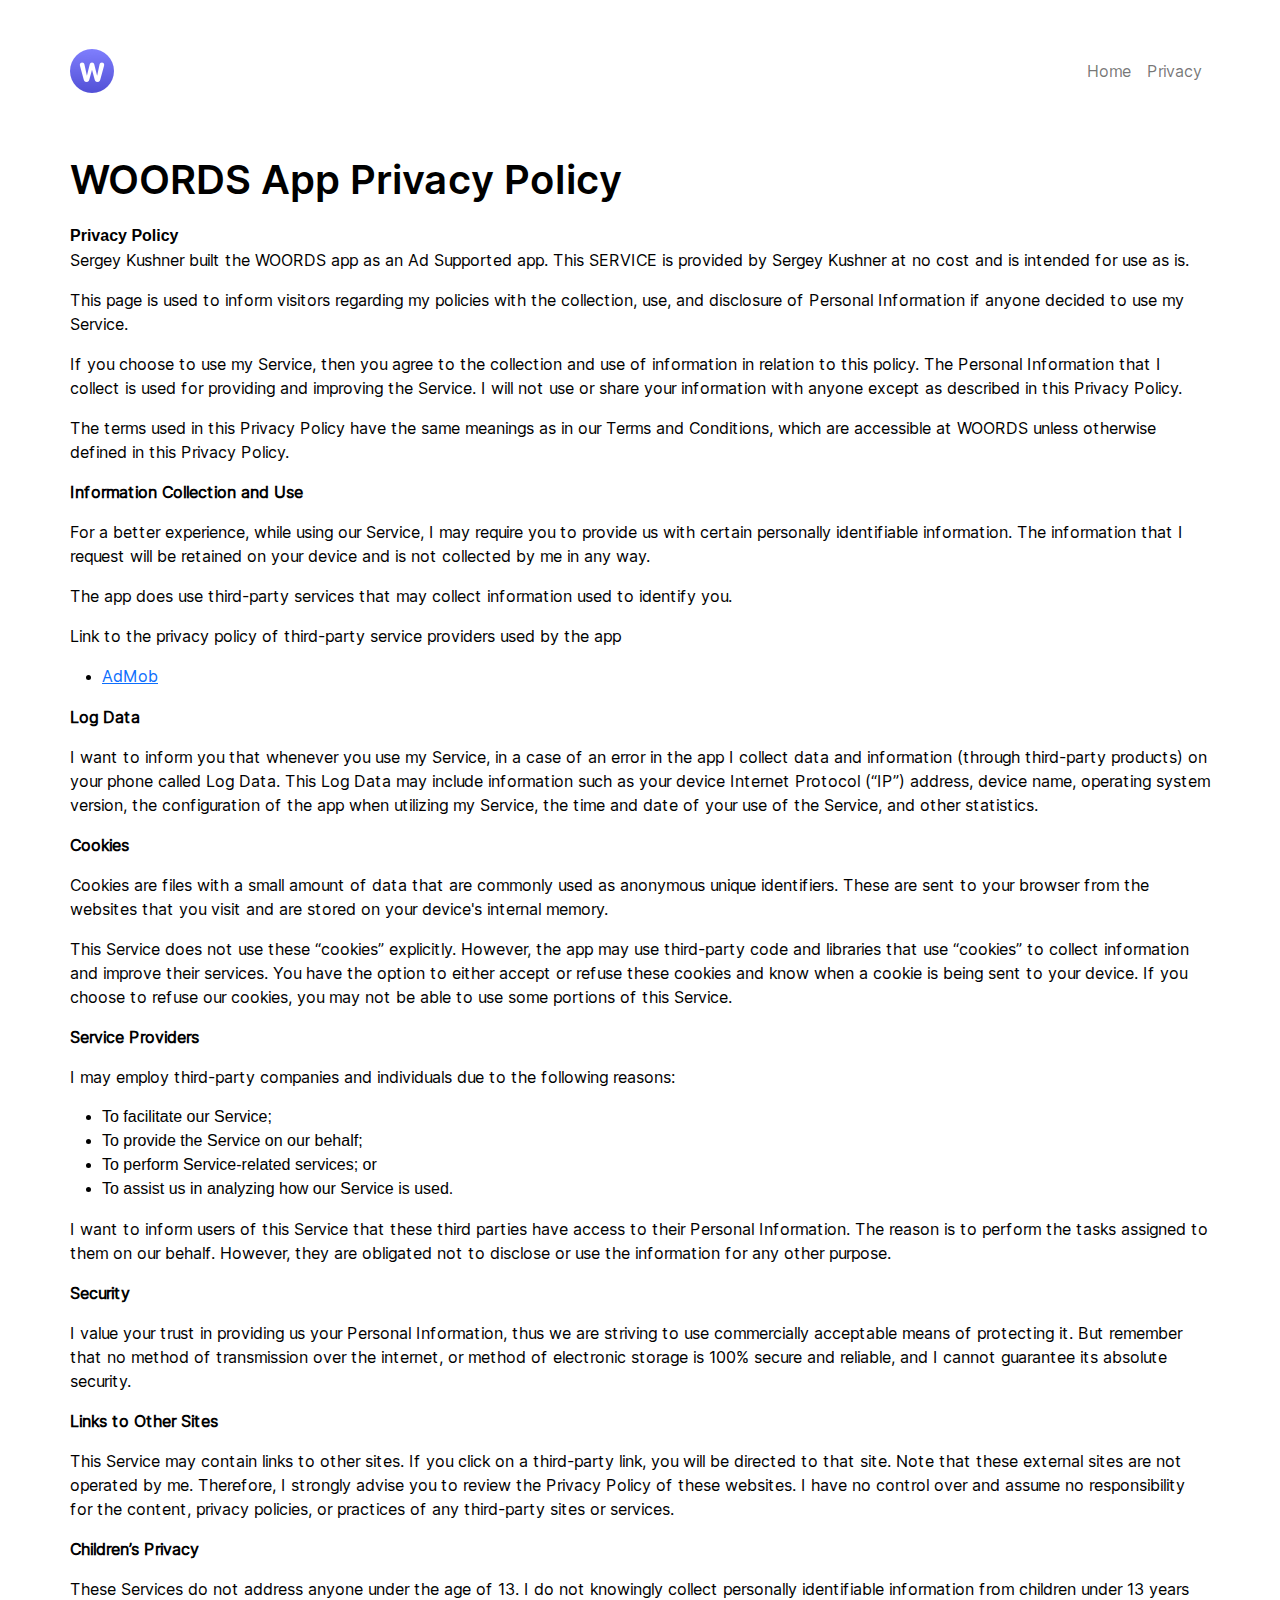
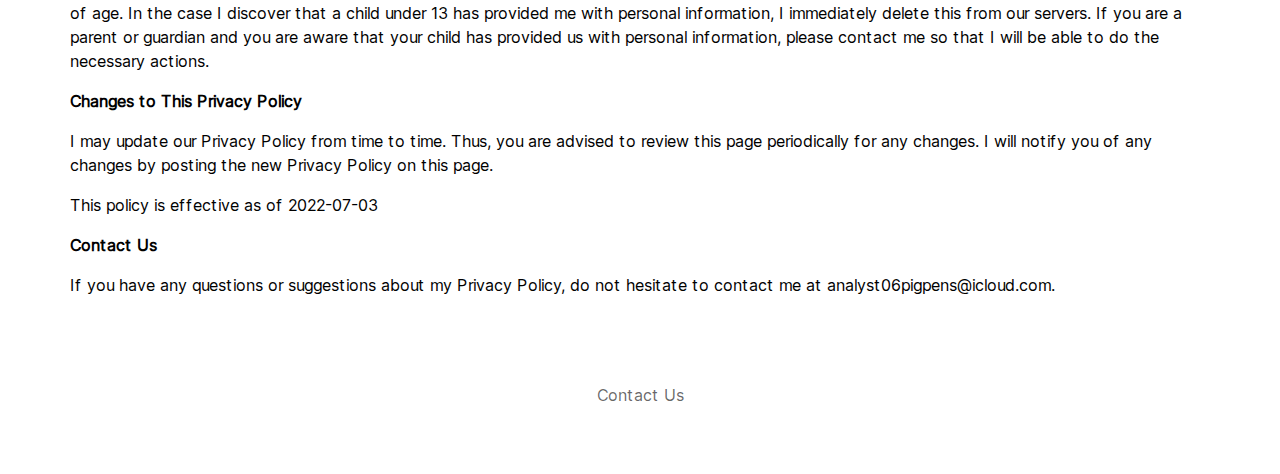
==== privacy.html @ 1b70c44a "•" ====
<!doctype html>
<html>
<head>
    <meta charset="utf-8">
    <meta name="keywords" content="">
    <meta name="description" content="">
    <meta name="viewport" content="width=device-width, initial-scale=1.0, viewport-fit=cover">
	<meta name="robots" content="index, follow">
    <link rel="shortcut icon" type="image/png" href="favicon.png">
    
	<link rel="stylesheet" type="text/css" href="./css/bootstrap.min.css">
	<link rel="stylesheet" type="text/css" href="style.css">
	
    <title>Privacy</title>


    
<!-- Analytics -->
 
<!-- Analytics END -->
    
</head>
<body>
<!-- Main container -->
<div class="page-container">
    
<!-- bloc-0 -->
<div class="bloc l-bloc " id="bloc-0">
	<div class="container bloc-sm">
		<div class="row">
			<div class="col">
				<nav class="navbar navbar-light row navbar-expand-md" role="navigation">
					<div class="container-fluid ">
						<a class="navbar-brand" href="index.html"><img src="img/logo-globalnav.png" alt="logo" /></a>
						<button id="nav-toggle" type="button" class="ui-navbar-toggler navbar-toggler border-0 p-0 ms-auto menu-icon-two-bars" aria-expanded="false" aria-label="Toggle navigation" data-bs-toggle="collapse" data-bs-target=".navbar-49444">
							<span class="navbar-toggler-icon"></span>
						</button>
						<div class="collapse navbar-collapse navbar-49444">
							<ul class="site-navigation nav navbar-nav ms-auto">
								<li class="nav-item">
									<a href="index.html" class="nav-link a-btn">Home</a>
								</li>
								<li class="nav-item">
									<a href="privacy.html" class="a-btn nav-link">Privacy</a>
								</li>
							</ul>
						</div>
					</div>
				</nav>
			</div>
		</div>
	</div>
</div>
<!-- bloc-0 END -->

<!-- bloc-2 -->
<div class="bloc tc-black" id="bloc-2">
	<div class="container bloc-lg bloc-sm-lg">
		<div class="row">
			<div class="col text-center text-md-start">
				<h1 class="mg-md h1-style tc-black">
					WOORDS App Privacy Policy
				</h1>
				<div >
					<meta charset="utf-8">
      <meta name="viewport" content="width=device-width">
      <title>Privacy Policy</title>
      <style> body { font-family: 'Helvetica Neue', Helvetica, Arial, sans-serif; padding:1em; } </style>
    
    
    <strong>Privacy Policy</strong> <p>
                  Sergey Kushner built the WOORDS app as
                  an Ad Supported app. This SERVICE is provided by
                  Sergey Kushner at no cost and is intended for use as
                  is.
                </p> <p>
                  This page is used to inform visitors regarding my
                  policies with the collection, use, and disclosure of Personal
                  Information if anyone decided to use my Service.
                </p> <p>
                  If you choose to use my Service, then you agree to
                  the collection and use of information in relation to this
                  policy. The Personal Information that I collect is
                  used for providing and improving the Service. I will not use or share your information with
                  anyone except as described in this Privacy Policy.
                </p> <p>
                  The terms used in this Privacy Policy have the same meanings
                  as in our Terms and Conditions, which are accessible at
                  WOORDS unless otherwise defined in this Privacy Policy.
                </p> <p><strong>Information Collection and Use</strong></p> <p>
                  For a better experience, while using our Service, I
                  may require you to provide us with certain personally
                  identifiable information. The information that
                  I request will be retained on your device and is not collected by me in any way.
                </p> <div><p>
                    The app does use third-party services that may collect
                    information used to identify you.
                  </p> <p>
                    Link to the privacy policy of third-party service providers used
                    by the app
                  </p> <ul><!----><li><a href="https://support.google.com/admob/answer/6128543?hl=en" target="_blank" rel="noopener noreferrer">AdMob</a></li><!----><!----><!----><!----><!----><!----><!----><!----><!----><!----><!----><!----><!----><!----><!----><!----><!----><!----><!----><!----><!----><!----><!----><!----><!----><!----></ul></div> <p><strong>Log Data</strong></p> <p>
                  I want to inform you that whenever you
                  use my Service, in a case of an error in the app
                  I collect data and information (through third-party
                  products) on your phone called Log Data. This Log Data may
                  include information such as your device Internet Protocol
                  (“IP”) address, device name, operating system version, the
                  configuration of the app when utilizing my Service,
                  the time and date of your use of the Service, and other
                  statistics.
                </p> <p><strong>Cookies</strong></p> <p>
                  Cookies are files with a small amount of data that are
                  commonly used as anonymous unique identifiers. These are sent
                  to your browser from the websites that you visit and are
                  stored on your device's internal memory.
                </p> <p>
                  This Service does not use these “cookies” explicitly. However,
                  the app may use third-party code and libraries that use
                  “cookies” to collect information and improve their services.
                  You have the option to either accept or refuse these cookies
                  and know when a cookie is being sent to your device. If you
                  choose to refuse our cookies, you may not be able to use some
                  portions of this Service.
                </p> <p><strong>Service Providers</strong></p> <p>
                  I may employ third-party companies and
                  individuals due to the following reasons:
                </p> <ul><li>To facilitate our Service;</li> <li>To provide the Service on our behalf;</li> <li>To perform Service-related services; or</li> <li>To assist us in analyzing how our Service is used.</li></ul> <p>
                  I want to inform users of this Service
                  that these third parties have access to their Personal
                  Information. The reason is to perform the tasks assigned to
                  them on our behalf. However, they are obligated not to
                  disclose or use the information for any other purpose.
                </p> <p><strong>Security</strong></p> <p>
                  I value your trust in providing us your
                  Personal Information, thus we are striving to use commercially
                  acceptable means of protecting it. But remember that no method
                  of transmission over the internet, or method of electronic
                  storage is 100% secure and reliable, and I cannot
                  guarantee its absolute security.
                </p> <p><strong>Links to Other Sites</strong></p> <p>
                  This Service may contain links to other sites. If you click on
                  a third-party link, you will be directed to that site. Note
                  that these external sites are not operated by me.
                  Therefore, I strongly advise you to review the
                  Privacy Policy of these websites. I have
                  no control over and assume no responsibility for the content,
                  privacy policies, or practices of any third-party sites or
                  services.
                </p> <p><strong>Children&rsquo;s Privacy</strong></p> <div><p>
                    These Services do not address anyone under the age of 13.
                    I do not knowingly collect personally
                    identifiable information from children under 13 years of age. In the case
                    I discover that a child under 13 has provided
                    me with personal information, I immediately
                    delete this from our servers. If you are a parent or guardian
                    and you are aware that your child has provided us with
                    personal information, please contact me so that
                    I will be able to do the necessary actions.
                  </p></div> <!----> <p><strong>Changes to This Privacy Policy</strong></p> <p>
                  I may update our Privacy Policy from
                  time to time. Thus, you are advised to review this page
                  periodically for any changes. I will
                  notify you of any changes by posting the new Privacy Policy on
                  this page.
                </p> <p>This policy is effective as of 2022-07-03</p> <p><strong>Contact Us</strong></p> <p>
                  If you have any questions or suggestions about my
                  Privacy Policy, do not hesitate to contact me at analyst06pigpens@icloud.com.</p>
					
				</div>
			</div>
		</div>
	</div>
</div>
<!-- bloc-2 END -->

<!-- ScrollToTop Button -->
<a class="bloc-button btn btn-d scrollToTop" onclick="scrollToTarget('1',this)"><svg xmlns="http://www.w3.org/2000/svg" width="22" height="22" viewBox="0 0 32 32"><path class="scroll-to-top-btn-icon" d="M30,22.656l-14-13-14,13"/></svg></a>
<!-- ScrollToTop Button END-->


<!-- footer -->
<div class="bloc l-bloc" id="footer">
	<div class="container bloc-md-lg bloc-sm">
		<div class="row">
			<div class="col text-lg-start">
				<a href="mailto:analyst06pigpens@icloud.com" class="a-btn a-block link-style text-lg-center text-center">Contact Us</a>
				<div><div id="flexy-foot" class="flexy-foot-control" data-footer="footer"></div>
				</div>
			</div>
		</div>
	</div>
</div>
<!-- footer END -->

</div>
<!-- Main container END -->
    


<!-- Additional JS -->
<script src="./js/bootstrap.bundle.min.js"></script>
<script src="./js/blocs.min.js"></script>
<script src="./js/lazysizes.min.js" defer></script>
<script src="./js/flexyfoot.js"></script><!-- Additional JS END -->


</body>
</html>
---- style.css ----
/*-----------------------------------------------------------------------------------
	WordGameSite
	Version: 1.0
	Built with Blocs
-----------------------------------------------------------------------------------*/
body{
	margin:0;
	padding:0;
    background:#FFFFFF;
    overflow-x:hidden;
    -webkit-font-smoothing: antialiased;
    -moz-osx-font-smoothing: grayscale;
}
.page-container{overflow: hidden;} /* Prevents unwanted scroll space when scroll FX used. */
a,button{transition: background .3s ease-in-out;outline: none!important;} /* Prevent blue selection glow on Chrome and Safari */
a:hover{text-decoration: none; cursor:pointer;}

/* = Web Fonts
-------------------------------------------------------------- */

@font-face {
	font-family:'Inter-Regular';
	src: url('./fonts/Inter-Regular/Inter-Regular.woff2');
	src: url('./fonts/Inter-Regular/Inter-Regular.woff2') format('woff2');
	font-weight: normal;
	font-style: normal;
}

@font-face {
	font-family:'Inter-SemiBold';
	src: url('./fonts/Inter-SemiBold/Inter-SemiBold.woff2');
	src: url('./fonts/Inter-SemiBold/Inter-SemiBold.woff2') format('woff2');
	font-weight: normal;
	font-style: normal;
}

/* = Blocs
-------------------------------------------------------------- */

.bloc{
	width:100%;
	clear:both;
	background: 50% 50% no-repeat;
	padding:0 20px;
	-webkit-background-size: cover;
	-moz-background-size: cover;
	-o-background-size: cover;
	background-size: cover;
	position:relative;
	display:flex;
}
.bloc .container{
	padding-left:0;
	padding-right:0;
	position:relative;
}


/* Sizes */

.bloc-lg{
	padding:100px 20px;
}
.bloc-sm{
	padding:20px;
}


/* Light theme */

.d-bloc .card,.l-bloc{
	color:rgba(0,0,0,.5);
}
.d-bloc .card button:hover,.l-bloc button:hover{
	color:rgba(0,0,0,.7);
}
.l-bloc .icon-round,.l-bloc .icon-square,.l-bloc .icon-rounded,.l-bloc .icon-semi-rounded-a,.l-bloc .icon-semi-rounded-b{
	border-color:rgba(0,0,0,.7);
}
.d-bloc .card .divider-h span,.l-bloc .divider-h span{
	border-color:rgba(0,0,0,.1);
}
.d-bloc .card .a-btn,.l-bloc .a-btn,.l-bloc .navbar a,.l-bloc a .icon-sm, .l-bloc a .icon-md, .l-bloc a .icon-lg, .l-bloc a .icon-xl, .l-bloc h1 a, .l-bloc h2 a, .l-bloc h3 a, .l-bloc h4 a, .l-bloc h5 a, .l-bloc h6 a, .l-bloc p a{
	color:rgba(0,0,0,.6);
}
.d-bloc .card .a-btn:hover,.l-bloc .a-btn:hover,.l-bloc .navbar a:hover, .l-bloc a:hover .icon-sm, .l-bloc a:hover .icon-md, .l-bloc a:hover .icon-lg, .l-bloc a:hover .icon-xl, .l-bloc h1 a:hover, .l-bloc h2 a:hover, .l-bloc h3 a:hover, .l-bloc h4 a:hover, .l-bloc h5 a:hover, .l-bloc h6 a:hover, .l-bloc p a:hover{
	color:rgba(0,0,0,1);
}
.l-bloc .navbar-toggle .icon-bar{
	color:rgba(0,0,0,.6);
}
.d-bloc .card .btn-wire,.d-bloc .card .btn-wire:hover,.l-bloc .btn-wire,.l-bloc .btn-wire:hover{
	color:rgba(0,0,0,.7);
	border-color:rgba(0,0,0,.3);
}

/* Row Margin Offsets */

.voffset{
	margin-top:30px;
}


/* = NavBar
-------------------------------------------------------------- */

/* Two Bars Menu Icon */
.navbar-light .menu-icon-two-bars .navbar-toggler-icon{
	background-image: url("data:image/svg+xml;charset=utf8,%3Csvg viewBox='0 0 30 30' xmlns='http://www.w3.org/2000/svg'%3E%3Cpath stroke='rgba(0, 0, 0, 0.5)' stroke-width='2' stroke-miterlimit='10' d='M4,10H26M4,20H26'/%3E%3C/svg%3E");
}
.navbar-dark .menu-icon-two-bars .navbar-toggler-icon{
	background-image: url("data:image/svg+xml;charset=utf8,%3Csvg viewBox='0 0 30 30' xmlns='http://www.w3.org/2000/svg'%3E%3Cpath stroke='rgba(255, 255, 255, 0.5)' stroke-width='2' stroke-miterlimit='10' d='M4,10H26M4,20H26'/%3E%3C/svg%3E");
}
/* Handle Multi Level Navigation */
.dropdown-menu .dropdown-menu{
	border:none}
@media (min-width:576px){
	
.navbar-expand-sm .dropdown-menu .dropdown-menu{
	border:1px solid rgba(0,0,0,.15);
	position:absolute;
	left:100%;
	top:-7px}.navbar-expand-sm .dropdown-menu .submenu-left{
	right:100%;
	left:auto}}@media (min-width:768px){
	.navbar-expand-md .dropdown-menu .dropdown-menu{
	border:1px solid rgba(0,0,0,.15);
	border:1px solid rgba(0,0,0,.15);
	position:absolute;
	left:100%;
	top:-7px}.navbar-expand-md .dropdown-menu .submenu-left{
	right:100%;
	left:auto}}@media (min-width:992px){
	.navbar-expand-lg .dropdown-menu .dropdown-menu{
	border:1px solid rgba(0,0,0,.15);
	position:absolute;
	left:100%;
	top:-7px}.navbar-expand-lg .dropdown-menu .submenu-left{
	right:100%;
	left:auto}
}
/* = Bric adjustment margins
-------------------------------------------------------------- */

.mg-md{
	margin-top:10px;
	margin-bottom:20px;
}
img.mg-sm,img.mg-md,img.mg-lg{
	margin-top: 0;
}
img.mg-sm{
	margin-bottom:10px;
}
img.mg-md{
	margin-bottom:30px;
}
img.mg-lg{
	margin-bottom:50px;
}

/* = Buttons
-------------------------------------------------------------- */

.btn-d,.btn-d:hover,.btn-d:focus{
	color:#FFF;
	background:rgba(0,0,0,.3);
}

/* Prevent ugly blue glow on chrome and safari */
button{
	outline: none!important;
}

.a-block{
	width:100%;
	text-align:left;
	display: inline-block;
}
.text-center .a-block{
	text-align:center;
}





/* = Masonary
-------------------------------------------------------------- */
.card-columns .card {
	margin-bottom: 0.75rem;
}
@media (min-width: 576px) {
	.card-columns {
	-webkit-column-count: 3;
	-moz-column-count: 3;
	column-count: 3;
	-webkit-column-gap: 1.25rem;
	-moz-column-gap: 1.25rem;
	column-gap: 1.25rem;
	orphans: 1;
	widows: 1;
}
.card-columns .card {
	display: inline-block;
	width: 100%;
}
}




/* ScrollToTop button */

.scrollToTop{
	width:36px;
	height:36px;
	padding:5px;
	position:fixed;
	bottom:20px;
	right:20px;
	opacity:0;
	z-index:999;
	transition: all .3s ease-in-out;
	pointer-events:none;
}
.showScrollTop{
	opacity: 1;
	pointer-events:all;
}
.scroll-to-top-btn-icon{
	fill: none;
	stroke: #fff;
	stroke-width: 2px;
	fill-rule: evenodd;
	stroke-linecap:round;
}

/* = Custom Styling
-------------------------------------------------------------- */

h1,h2,h3,h4,h5,h6,p,label,.btn,a{
	font-family:"Inter-Regular";
}
.container{
	max-width:1140px;
}
.h1-style-semibold{
	color:#000000!important;
	font-family:"Inter-SemiBold";
	text-transform:none;
}
.bloc-hero{
	padding-right:20%;
	padding-left:20%;
}
.h1-style{
	font-family:"Inter-SemiBold";
}
.link-style{
	font-family:"Inter-Regular";
	text-decoration:none;
}
.img-style{
	width:150px;
}
.img-textlo-style{
	width:245px;
}

/* = Colour
-------------------------------------------------------------- */


/* Text colour styles */

.tc-black{
	color:#000000!important;
}


/* = Custom Bric Data
-------------------------------------------------------------- */



/* = Bloc Padding Multi Breakpoint
-------------------------------------------------------------- */

@media (min-width: 576px) {
    .bloc-xxl-sm{padding:200px 20px;}
    .bloc-xl-sm{padding:150px 20px;}
    .bloc-lg-sm{padding:100px 20px;}
    .bloc-md-sm{padding:50px 20px;}
    .bloc-sm-sm{padding:20px;}
    .bloc-no-padding-sm{padding:0 20px;}
}
@media (min-width: 768px) {
    .bloc-xxl-md{padding:200px 20px;}
    .bloc-xl-md{padding:150px 20px;}
    .bloc-lg-md{padding:100px 20px;}
    .bloc-md-md{padding:50px 20px;}
    .bloc-sm-md{padding:20px 20px;}
    .bloc-no-padding-md{padding:0 20px;}
}
@media (min-width: 992px) {
    .bloc-xxl-lg{padding:200px 20px;}
    .bloc-xl-lg{padding:150px 20px;}
    .bloc-lg-lg{padding:100px 20px;}
    .bloc-md-lg{padding:50px 20px;}
    .bloc-sm-lg{padding:20px;}
    .bloc-no-padding-lg{padding:0 20px;}
}


/* = Mobile adjustments 
-------------------------------------------------------------- */
@media (max-width: 1024px)
{
    .bloc.full-width-bloc, .bloc-tile-2.full-width-bloc .container, .bloc-tile-3.full-width-bloc .container, .bloc-tile-4.full-width-bloc .container{
        padding-left: 0; 
        padding-right: 0;  
    }
}
@media (max-width: 991px)
{
    .container{width:100%;}
    .bloc{padding-left: constant(safe-area-inset-left);padding-right: constant(safe-area-inset-right);} /* iPhone X Notch Support*/
    .bloc-group, .bloc-group .bloc{display:block;width:100%;}
}
@media (max-width: 767px)
{
    .bloc-tile-2 .container, .bloc-tile-3 .container, .bloc-tile-4 .container{
        padding-left:0;padding-right:0;
    }
    .btn-dwn{
       display:none; 
    }
    .voffset{
        margin-top:5px;
    }
    .voffset-md{
        margin-top:20px;
    }
    .voffset-lg{
        margin-top:30px;
    }
    form{
        padding:5px;
    }
    .close-lightbox{
        display:inline-block;
    }
    .blocsapp-device-iphone5{
	   background-size: 216px 425px;
	   padding-top:60px;
	   width:216px;
	   height:425px;
    }
    .blocsapp-device-iphone5 img{
	   width: 180px;
	   height: 320px;
    }
}
@media (max-width: 767px){
	
	/* Small Row Margin Offsets */
	.voffset-sm{
		margin-top:30px;
	}
	
}

@media (max-width: 575px){
	
	/* Mobile Row Margin Offsets */
	.voffset-xs{
		margin-top:30px;
	}
	
}
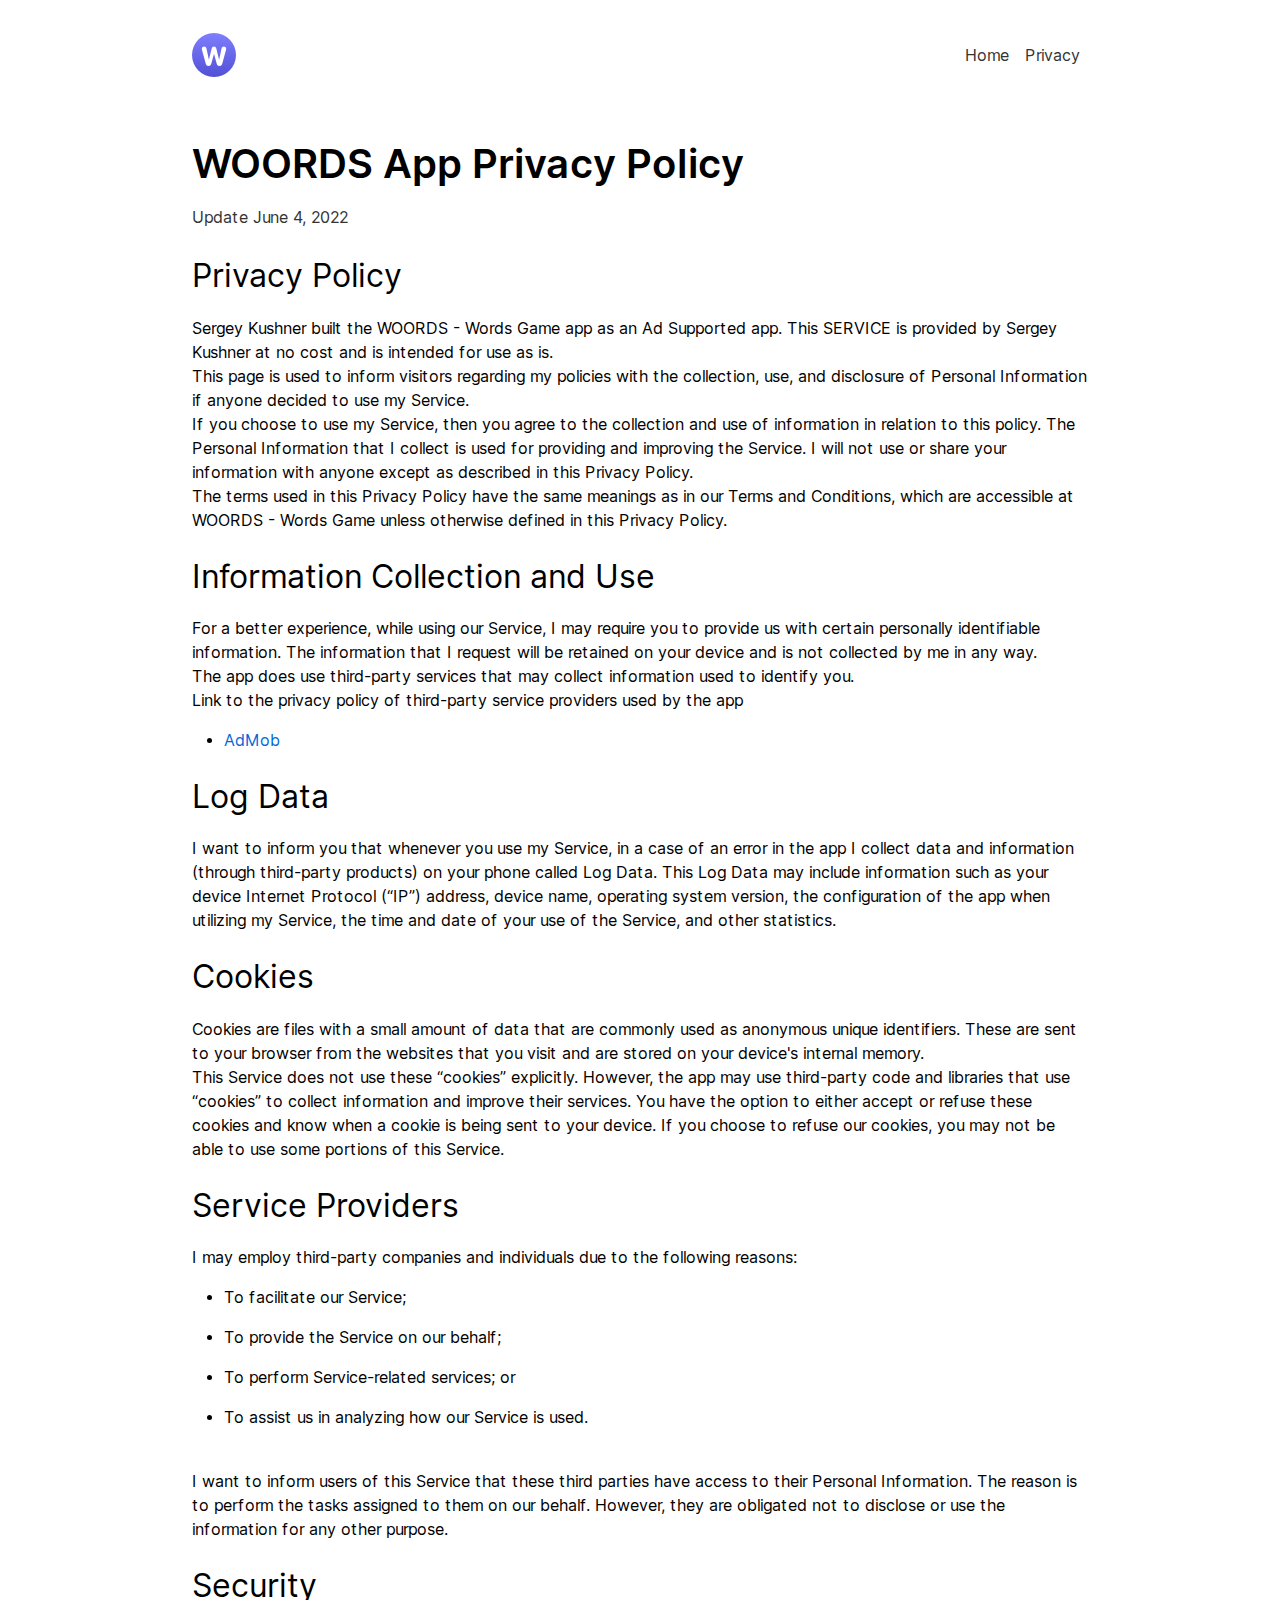
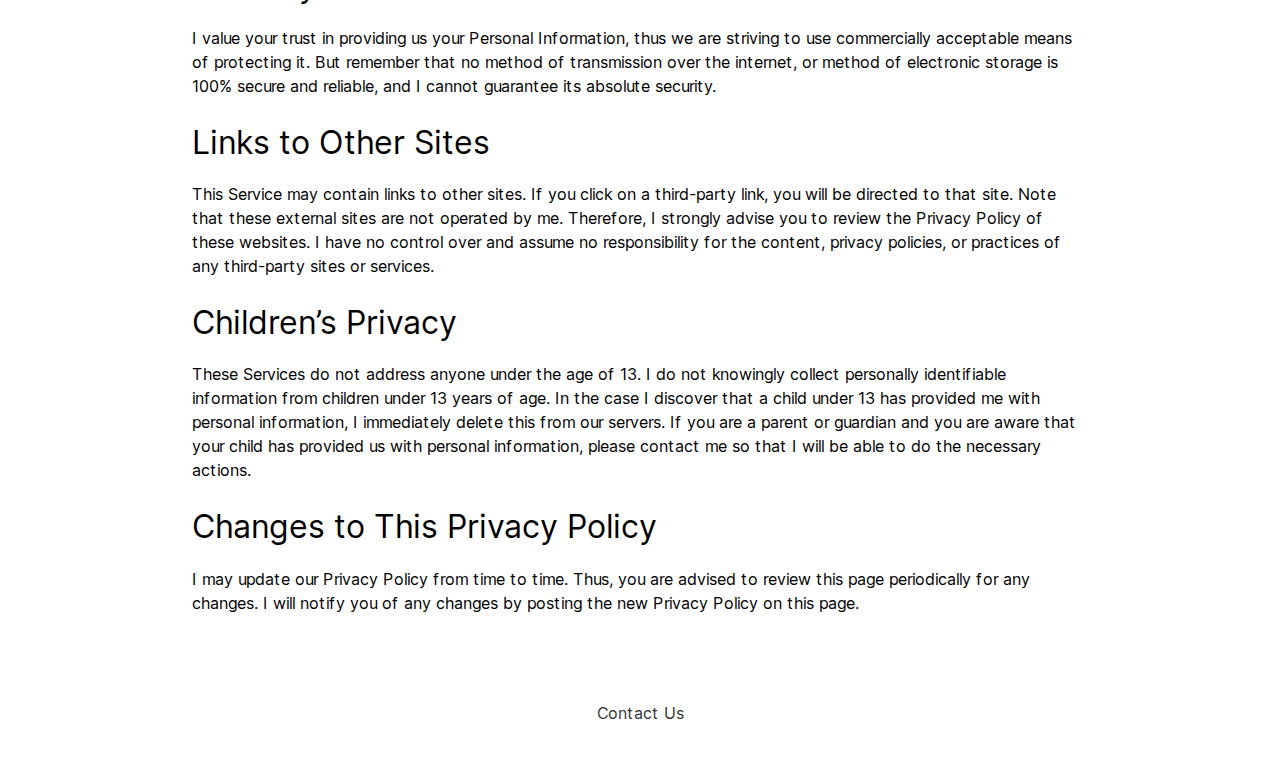
==== commit ed9bf45c: "•" ====
--- a/privacy.html
+++ b/privacy.html
@@ -25,7 +25,7 @@
 <div class="page-container">
     
 <!-- bloc-0 -->
-<div class="bloc l-bloc " id="bloc-0">
+<div class="bloc l-bloc bloc-header" id="bloc-0">
 	<div class="container bloc-sm">
 		<div class="row">
 			<div class="col">
@@ -38,10 +38,10 @@
 						<div class="collapse navbar-collapse navbar-49444">
 							<ul class="site-navigation nav navbar-nav ms-auto">
 								<li class="nav-item">
-									<a href="index.html" class="nav-link a-btn">Home</a>
+									<a href="index.html" class="nav-link a-btn ltc-olive-drab-7">Home</a>
 								</li>
 								<li class="nav-item">
-									<a href="privacy.html" class="a-btn nav-link">Privacy</a>
+									<a href="privacy.html" class="a-btn nav-link ltc-olive-drab-7">Privacy</a>
 								</li>
 							</ul>
 						</div>
@@ -54,119 +54,138 @@
 <!-- bloc-0 END -->
 
 <!-- bloc-2 -->
-<div class="bloc tc-black" id="bloc-2">
-	<div class="container bloc-lg bloc-sm-lg">
-		<div class="row">
-			<div class="col text-center text-md-start">
+<div class="bloc tc-black l-bloc bloc-privacy" id="bloc-2">
+	<div class="container bloc-sm-lg bloc-sm-md bloc-sm-sm bloc-sm">
+		<div class="row">
+			<div class="col">
 				<h1 class="mg-md h1-style tc-black">
 					WOORDS App Privacy Policy
 				</h1>
-				<div >
-					<meta charset="utf-8">
-      <meta name="viewport" content="width=device-width">
-      <title>Privacy Policy</title>
-      <style> body { font-family: 'Helvetica Neue', Helvetica, Arial, sans-serif; padding:1em; } </style>
-    
-    
-    <strong>Privacy Policy</strong> <p>
-                  Sergey Kushner built the WOORDS app as
-                  an Ad Supported app. This SERVICE is provided by
-                  Sergey Kushner at no cost and is intended for use as
-                  is.
-                </p> <p>
-                  This page is used to inform visitors regarding my
-                  policies with the collection, use, and disclosure of Personal
-                  Information if anyone decided to use my Service.
-                </p> <p>
-                  If you choose to use my Service, then you agree to
-                  the collection and use of information in relation to this
-                  policy. The Personal Information that I collect is
-                  used for providing and improving the Service. I will not use or share your information with
-                  anyone except as described in this Privacy Policy.
-                </p> <p>
-                  The terms used in this Privacy Policy have the same meanings
-                  as in our Terms and Conditions, which are accessible at
-                  WOORDS unless otherwise defined in this Privacy Policy.
-                </p> <p><strong>Information Collection and Use</strong></p> <p>
-                  For a better experience, while using our Service, I
-                  may require you to provide us with certain personally
-                  identifiable information. The information that
-                  I request will be retained on your device and is not collected by me in any way.
-                </p> <div><p>
-                    The app does use third-party services that may collect
-                    information used to identify you.
-                  </p> <p>
-                    Link to the privacy policy of third-party service providers used
-                    by the app
-                  </p> <ul><!----><li><a href="https://support.google.com/admob/answer/6128543?hl=en" target="_blank" rel="noopener noreferrer">AdMob</a></li><!----><!----><!----><!----><!----><!----><!----><!----><!----><!----><!----><!----><!----><!----><!----><!----><!----><!----><!----><!----><!----><!----><!----><!----><!----><!----></ul></div> <p><strong>Log Data</strong></p> <p>
-                  I want to inform you that whenever you
-                  use my Service, in a case of an error in the app
-                  I collect data and information (through third-party
-                  products) on your phone called Log Data. This Log Data may
-                  include information such as your device Internet Protocol
-                  (“IP”) address, device name, operating system version, the
-                  configuration of the app when utilizing my Service,
-                  the time and date of your use of the Service, and other
-                  statistics.
-                </p> <p><strong>Cookies</strong></p> <p>
-                  Cookies are files with a small amount of data that are
-                  commonly used as anonymous unique identifiers. These are sent
-                  to your browser from the websites that you visit and are
-                  stored on your device's internal memory.
-                </p> <p>
-                  This Service does not use these “cookies” explicitly. However,
-                  the app may use third-party code and libraries that use
-                  “cookies” to collect information and improve their services.
-                  You have the option to either accept or refuse these cookies
-                  and know when a cookie is being sent to your device. If you
-                  choose to refuse our cookies, you may not be able to use some
-                  portions of this Service.
-                </p> <p><strong>Service Providers</strong></p> <p>
-                  I may employ third-party companies and
-                  individuals due to the following reasons:
-                </p> <ul><li>To facilitate our Service;</li> <li>To provide the Service on our behalf;</li> <li>To perform Service-related services; or</li> <li>To assist us in analyzing how our Service is used.</li></ul> <p>
-                  I want to inform users of this Service
-                  that these third parties have access to their Personal
-                  Information. The reason is to perform the tasks assigned to
-                  them on our behalf. However, they are obligated not to
-                  disclose or use the information for any other purpose.
-                </p> <p><strong>Security</strong></p> <p>
-                  I value your trust in providing us your
-                  Personal Information, thus we are striving to use commercially
-                  acceptable means of protecting it. But remember that no method
-                  of transmission over the internet, or method of electronic
-                  storage is 100% secure and reliable, and I cannot
-                  guarantee its absolute security.
-                </p> <p><strong>Links to Other Sites</strong></p> <p>
-                  This Service may contain links to other sites. If you click on
-                  a third-party link, you will be directed to that site. Note
-                  that these external sites are not operated by me.
-                  Therefore, I strongly advise you to review the
-                  Privacy Policy of these websites. I have
-                  no control over and assume no responsibility for the content,
-                  privacy policies, or practices of any third-party sites or
-                  services.
-                </p> <p><strong>Children&rsquo;s Privacy</strong></p> <div><p>
-                    These Services do not address anyone under the age of 13.
-                    I do not knowingly collect personally
-                    identifiable information from children under 13 years of age. In the case
-                    I discover that a child under 13 has provided
-                    me with personal information, I immediately
-                    delete this from our servers. If you are a parent or guardian
-                    and you are aware that your child has provided us with
-                    personal information, please contact me so that
-                    I will be able to do the necessary actions.
-                  </p></div> <!----> <p><strong>Changes to This Privacy Policy</strong></p> <p>
-                  I may update our Privacy Policy from
-                  time to time. Thus, you are advised to review this page
-                  periodically for any changes. I will
-                  notify you of any changes by posting the new Privacy Policy on
-                  this page.
-                </p> <p>This policy is effective as of 2022-07-03</p> <p><strong>Contact Us</strong></p> <p>
-                  If you have any questions or suggestions about my
-                  Privacy Policy, do not hesitate to contact me at analyst06pigpens@icloud.com.</p>
-					
-				</div>
+				<h6 class="mg-md h6-style">
+					Update&nbsp;June 4, 2022
+				</h6>
+			</div>
+		</div>
+		<div class="row">
+			<div class="col text-center text-md-start">
+				<h2 class="mg-md h2-style">
+					Privacy Policy
+				</h2>
+				<p class="p-style">
+					Sergey Kushner built the WOORDS - Words Game app as an Ad Supported app. This SERVICE is provided by Sergey Kushner at no cost and is intended for use as is.<br />This page is used to inform visitors regarding my policies with the collection, use, and disclosure of Personal Information if anyone decided to use my Service.<br>If you choose to use my Service, then you agree to the collection and use of information in relation to this policy. The Personal Information that I collect is used for providing and improving the Service. I will not use or share your information with anyone except as described in this Privacy Policy.<br>The terms used in this Privacy Policy have the same meanings as in our Terms and Conditions, which are accessible at WOORDS - Words Game unless otherwise defined in this Privacy Policy.<br>
+				</p>
+			</div>
+		</div>
+		<div class="row">
+			<div class="col text-center text-md-start">
+				<h2 class="mg-md h2-style">
+					Information Collection and Use
+				</h2>
+				<p class="p-style">
+					For a better experience, while using our Service, I may require you to provide us with certain personally identifiable information. The information that I request will be retained on your device and is not collected by me in any way.<br>The app does use third-party services that may collect information used to identify you.<br>Link to the privacy policy of third-party service providers used by the app<br>
+				</p>
+				<ul>
+					<li>
+						<p class="text-sm-start text-start ">
+							<a class="link-style" href="https://support.google.com/admob/answer/6128543?hl=en" target="_blank">AdMob</a><br>
+						</p>
+					</li>
+				</ul>
+			</div>
+		</div>
+		<div class="row">
+			<div class="col text-center text-md-start">
+				<h2 class="mg-md h2-style">
+					Log Data
+				</h2>
+				<p class="p-style">
+					I want to inform you that whenever you use my Service, in a case of an error in the app I collect data and information (through third-party products) on your phone called Log Data. This Log Data may include information such as your device Internet Protocol (“IP”) address, device name, operating system version, the configuration of the app when utilizing my Service, the time and date of your use of the Service, and other statistics.<br>
+				</p>
+			</div>
+		</div>
+		<div class="row">
+			<div class="col text-center text-md-start">
+				<h2 class="mg-md h2-style">
+					Cookies
+				</h2>
+				<p class="p-style">
+					Cookies are files with a small amount of data that are commonly used as anonymous unique identifiers. These are sent to your browser from the websites that you visit and are stored on your device's internal memory.<br>This Service does not use these “cookies” explicitly. However, the app may use third-party code and libraries that use “cookies” to collect information and improve their services. You have the option to either accept or refuse these cookies and know when a cookie is being sent to your device. If you choose to refuse our cookies, you may not be able to use some portions of this Service.<br>
+				</p>
+			</div>
+		</div>
+		<div class="row">
+			<div class="col text-center text-md-start">
+				<h2 class="mg-md h2-style">
+					Service Providers
+				</h2>
+				<p class="p-style">
+					I may employ third-party companies and individuals due to the following reasons:<br>
+				</p>
+				<ul>
+					<li>
+						<p class="text-sm-start text-start">
+							To facilitate our Service;
+						</p>
+					</li>
+					<li>
+						<p class="text-sm-start text-start">
+							To provide the Service on our behalf;
+						</p>
+					</li>
+					<li>
+						<p class="text-sm-start text-start">
+							To perform Service-related services; or
+						</p>
+					</li>
+					<li>
+						<p class="text-sm-start text-start">
+							To assist us in analyzing how our Service is used.
+						</p>
+					</li>
+				</ul>
+				<p class="p-style">
+					<br>I want to inform users of this Service that these third parties have access to their Personal Information. The reason is to perform the tasks assigned to them on our behalf. However, they are obligated not to disclose or use the information for any other purpose.<br>
+				</p>
+			</div>
+		</div>
+		<div class="row">
+			<div class="col text-center text-md-start">
+				<h2 class="mg-md h2-style">
+					Security
+				</h2>
+				<p class="p-style">
+					I value your trust in providing us your Personal Information, thus we are striving to use commercially acceptable means of protecting it. But remember that no method of transmission over the internet, or method of electronic storage is 100% secure and reliable, and I cannot guarantee its absolute security.<br>
+				</p>
+			</div>
+		</div>
+		<div class="row">
+			<div class="col text-center text-md-start">
+				<h2 class="mg-md h2-style">
+					Links to Other Sites
+				</h2>
+				<p class="p-style">
+					This Service may contain links to other sites. If you click on a third-party link, you will be directed to that site. Note that these external sites are not operated by me. Therefore, I strongly advise you to review the Privacy Policy of these websites. I have no control over and assume no responsibility for the content, privacy policies, or practices of any third-party sites or services.<br>
+				</p>
+			</div>
+		</div>
+		<div class="row">
+			<div class="col text-center text-md-start">
+				<h2 class="mg-md h2-style">
+					Children&rsquo;s Privacy
+				</h2>
+				<p class="p-style">
+					These Services do not address anyone under the age of 13. I do not knowingly collect personally identifiable information from children under 13 years of age. In the case I discover that a child under 13 has provided me with personal information, I immediately delete this from our servers. If you are a parent or guardian and you are aware that your child has provided us with personal information, please contact me so that I will be able to do the necessary actions.<br>
+				</p>
+			</div>
+		</div>
+		<div class="row">
+			<div class="col text-center text-md-start">
+				<h2 class="mg-md h2-style">
+					Changes to This Privacy Policy
+				</h2>
+				<p class="p-style">
+					I may update our Privacy Policy from time to time. Thus, you are advised to review this page periodically for any changes. I will notify you of any changes by posting the new Privacy Policy on this page.<br>
+				</p>
 			</div>
 		</div>
 	</div>
@@ -183,7 +202,7 @@
 	<div class="container bloc-md-lg bloc-sm">
 		<div class="row">
 			<div class="col text-lg-start">
-				<a href="mailto:analyst06pigpens@icloud.com" class="a-btn a-block link-style text-lg-center text-center">Contact Us</a>
+				<a href="mailto:analyst06pigpens@icloud.com" class="a-btn a-block text-lg-center text-center link-footer">Contact Us</a>
 				<div><div id="flexy-foot" class="flexy-foot-control" data-footer="footer"></div>
 				</div>
 			</div>
--- a/style.css
+++ b/style.css
@@ -58,9 +58,6 @@
 
 /* Sizes */
 
-.bloc-lg{
-	padding:100px 20px;
-}
 .bloc-sm{
 	padding:20px;
 }
@@ -243,7 +240,7 @@
 	font-family:"Inter-Regular";
 }
 .container{
-	max-width:1140px;
+	max-width:1440px;
 }
 .h1-style-semibold{
 	color:#000000!important;
@@ -251,8 +248,8 @@
 	text-transform:none;
 }
 .bloc-hero{
-	padding-right:20%;
-	padding-left:20%;
+	padding-right:15%;
+	padding-left:15%;
 }
 .h1-style{
 	font-family:"Inter-SemiBold";
@@ -260,6 +257,8 @@
 .link-style{
 	font-family:"Inter-Regular";
 	text-decoration:none;
+	color:#0068DA!important;
+	text-transform:none;
 }
 .img-style{
 	width:150px;
@@ -267,6 +266,21 @@
 .img-textlo-style{
 	width:245px;
 }
+.h6-style{
+	color:#333333!important;
+}
+.bloc-header{
+	padding-left:15%;
+	padding-right:15%;
+}
+.bloc-privacy{
+	padding-left:15%;
+	padding-right:15%;
+}
+.link-footer{
+	text-decoration:none;
+	color:#333333!important;
+}
 
 /* = Colour
 -------------------------------------------------------------- */
@@ -276,6 +290,15 @@
 
 .tc-black{
 	color:#000000!important;
+}
+
+/* Link colour styles */
+
+.ltc-olive-drab-7{
+	color:#333333!important;
+}
+.ltc-olive-drab-7:hover{
+	color:#292929!important;
 }
 
 
@@ -363,6 +386,24 @@
     }
 }
 @media (max-width: 767px){
+	.bloc-header{
+		padding-right:16px;
+		padding-left:16px;
+	}
+	.h2-style{
+		text-align:left;
+	}
+	.p-style{
+		text-align:left;
+	}
+	.link-style{
+		text-decoration:none;
+		color:#0068DA!important;
+	}
+	.bloc-privacy{
+		padding-right:16px;
+		padding-left:16px;
+	}
 	
 	/* Small Row Margin Offsets */
 	.voffset-sm{
